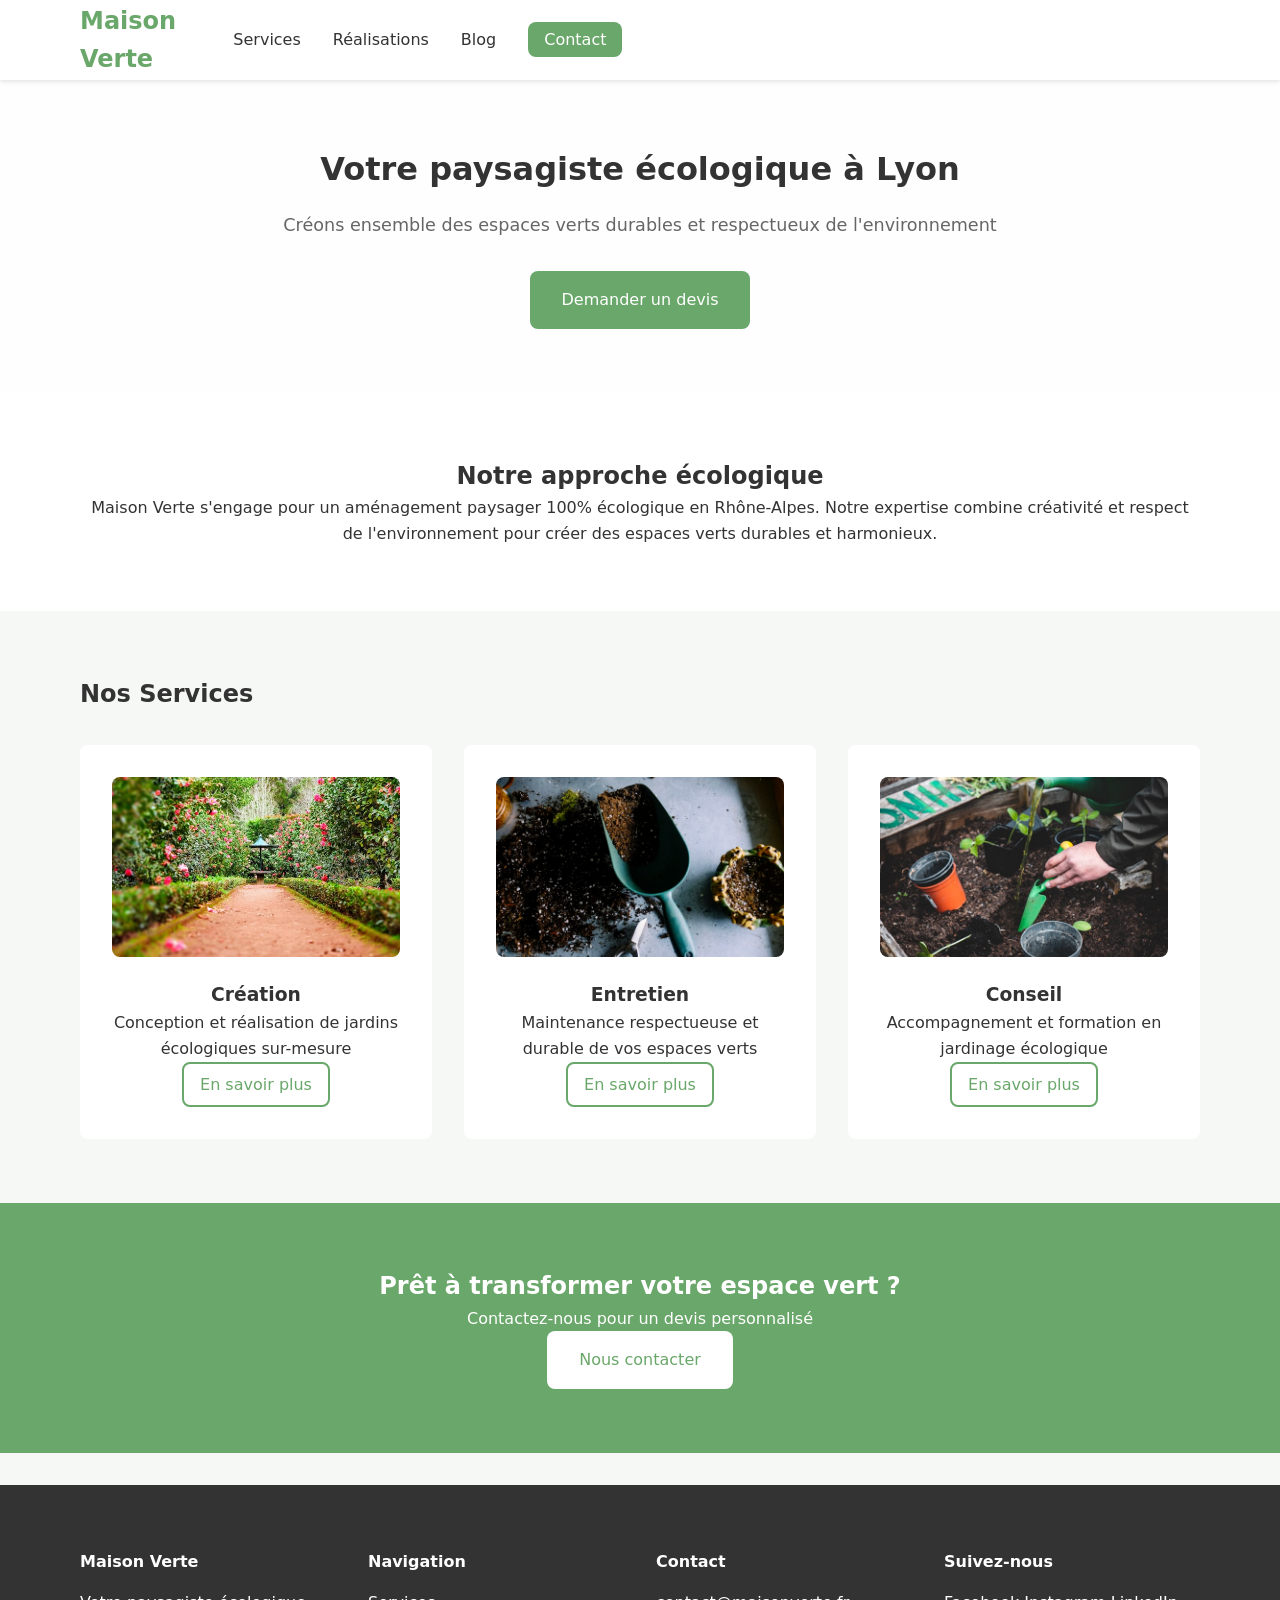
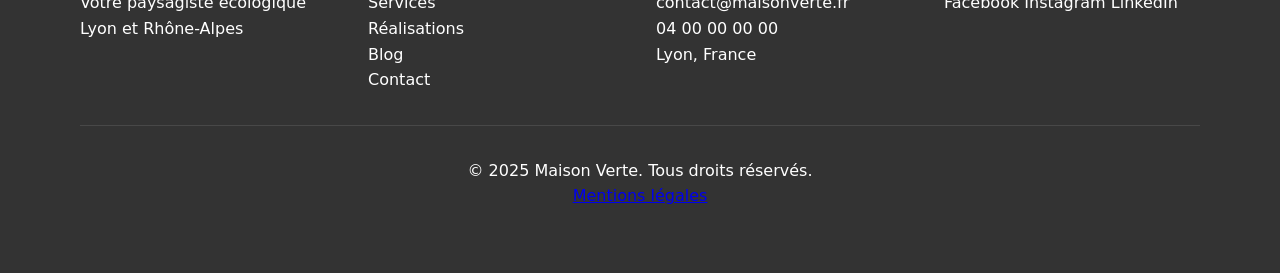
==== Site Web Maison Verte/v1/index.html @ ebdcca31 "ajout des fichiers robots et sitemap + maj de l'optisamiton technique" ====
<!DOCTYPE html>
<html lang="fr">
<head>
  <meta charset="UTF-8">
  <meta name="viewport" content="width=device-width, initial-scale=1.0">
  <meta name="description" content="Paysagiste écologique à Lyon pour particuliers et professionnels. Création, entretien et conseil en aménagement paysager durable. Faites de votre jardin un espace respectueux de la nature.">
  <title>Paysagiste écologique à Lyon | Maison Verte</title>
  <link rel="stylesheet" href="css/style.css">
</head>
<body>
  <header class="header">
    <div class="container">
      <a href="/" class="logo">Maison Verte</a>
      <button class="menu-toggle" aria-label="Menu">
        <span></span>
        <span></span>
        <span></span>
      </button>
      <nav class="nav" aria-label="Menu principal">
        <ul>
          <li class="has-submenu">
            <a href="services/">Services</a>
            <ul class="sub-menu">
              <li><a href="services/creation-jardin-ecologique.html">Création de jardin écologique</a></li>
              <li><a href="services/entretien-ecologique.html">Entretien écologique</a></li>
              <li><a href="services/conseil-formation.html">Conseil &amp; Formation</a></li>
            </ul>
          </li>
      
          <li><a href="realisations/">Réalisations</a></li>
          <li><a href="blog/">Blog</a></li>
          <li><a href="contact/" class="cta">Contact</a></li>
        </ul>
      </nav>      
    </div>
  </header>

  <main>
    <section class="hero">
      <div class="container">
        <h1>Votre paysagiste écologique à Lyon</h1>
        <p class="subtitle">Créons ensemble des espaces verts durables et respectueux de l'environnement</p>
        <a href="contact/" class="button">Demander un devis</a>
      </div>
    </section>

    <section class="about">
      <div class="container">
        <h2>Notre approche écologique</h2>
        <p>Maison Verte s'engage pour un aménagement paysager 100% écologique en Rhône-Alpes. Notre expertise combine créativité et respect de l'environnement pour créer des espaces verts durables et harmonieux.</p>
      </div>
    </section>

    <section class="services">
        <div class="container">
          <h2>Nos Services</h2>
          <div class="services-grid">
      
            <article class="service-card">
              <img
                src="images/allee-de-jardin-fleurie-800x450.jpeg"
                alt="Allée de jardin entourée d'arbustes à fleurs roses"
                class="service-image"
                loading="lazy"
                srcset="
                  images/allee-de-jardin-fleurie-400x225.jpeg 400w,
                  images/allee-de-jardin-fleurie-600x338.jpeg 600w,
                  images/allee-de-jardin-fleurie-800x450.jpeg 800w
                "
                sizes="(max-width: 768px) 100vw,
                       (max-width: 1200px) 50vw,
                       33vw"
              >
              <h3>Création</h3>
              <p>Conception et réalisation de jardins écologiques sur-mesure</p>
              <a href="services/creation-jardin-ecologique.html" class="button-secondary">En savoir plus</a>
            </article>
      
            <article class="service-card">
              <img
                src="images/outils-de-jardinage-terre-pot-fleurs-800x450.jpeg"
                alt="Des outils de jardinage, avec une pelle et un pot de fleurs rempli de terre, sur une table de travail."
                class="service-image"
                loading="lazy"
                srcset="
                    images/outils-de-jardinage-terre-pot-fleurs-400x225.jpeg 400w,
                    images/outils-de-jardinage-terre-pot-fleurs-600x338.jpeg 600w,
                    images/outils-de-jardinage-terre-pot-fleurs-800x450.jpeg 800w
                "
                sizes="(max-width: 768px) 100vw,
                       (max-width: 1200px) 50vw,
                       33vw"
              >
              <h3>Entretien</h3>
              <p>Maintenance respectueuse et durable de vos espaces verts</p>
              <a href="services/entretien-ecologique.html" class="button-secondary">En savoir plus</a>
            </article>
      
            <article class="service-card">
              <img
                src="images/table-jardin-pots-de-fleurs-600x900.jpeg"
                alt="Table de jardin garnie de pots de fleurs prêtes à planter"
                class="service-image"
                loading="lazy"
                srcset="
                images/table-jardin-pots-de-fleurs-400x600.jpeg 400w,
                  images/table-jardin-pots-de-fleurs-600x900.jpeg 600w,
                  images/table-jardin-pots-de-fleurs-600x900.jpeg 800w
                "
                sizes="(max-width: 768px) 100vw,
                       (max-width: 1200px) 50vw,
                       33vw"
              >
              <h3>Conseil</h3>
              <p>Accompagnement et formation en jardinage écologique</p>
              <a href="services/conseil-formation.html" class="button-secondary">En savoir plus</a>
            </article>
      
          </div>
        </div>
      </section>
      

    <section class="cta-section">
      <div class="container">
        <h2>Prêt à transformer votre espace vert ?</h2>
        <p>Contactez-nous pour un devis personnalisé</p>
        <a href="contact/" class="button">Nous contacter</a>
      </div>
    </section>
  </main>

  <footer class="footer">
    <div class="container">
      <div class="footer-grid">
        <div class="footer-col">
          <h4>Maison Verte</h4>
          <p>Votre paysagiste écologique<br>Lyon et Rhône-Alpes</p>
        </div>
        <div class="footer-col">
          <h4>Navigation</h4>
          <ul>
            <li><a href="services/creation-jardin-ecologique.html">Services</a></li>
            <li><a href="realisations/">Réalisations</a></li>
            <li><a href="blog/">Blog</a></li>
            <li><a href="contact/">Contact</a></li>
          </ul>
        </div>
        <div class="footer-col">
          <h4>Contact</h4>
          <ul>
            <li><a href="mailto:contact@maisonverte.fr">contact@maisonverte.fr</a></li>
            <li><a href="tel:0400000000">04 00 00 00 00</a></li>
            <li>Lyon, France</li>
          </ul>
        </div>
        <div class="footer-col">
          <h4>Suivez-nous</h4>
          <div class="social-links">
            <a href="#" aria-label="Facebook">Facebook</a>
            <a href="#" aria-label="Instagram">Instagram</a>
            <a href="#" aria-label="LinkedIn">LinkedIn</a>
          </div>
        </div>
      </div>
      <div class="footer-bottom">
        <p>&copy; 2025 Maison Verte. Tous droits réservés.</p>
        <p><a href="mentions-legales/">Mentions légales</a></p>
      </div>
    </div>
  </footer>
  <script src="js/script.js"></script>
</body>
</html>
---- Site Web Maison Verte/v1/css/style.css ----
/*******************************************
  1. VARIABLES + RESET
********************************************/
:root {
    --color-primary: #6AA76A;
    --color-primary-dark: #558855;
    --color-text: #333333;
    --color-background: #F6F8F5;
    --color-white: #FFFFFF;
    --color-gray-light: #F5F5F5;
    --color-gray: #666666;
    
    --spacing-xs: 0.5rem;
    --spacing-sm: 1rem;
    --spacing-md: 2rem;
    --spacing-lg: 4rem;
    
    --border-radius: 8px;
    --transition: all 0.3s ease;
  }
  
  *,
  *::before,
  *::after {
    margin: 0;
    padding: 0;
    box-sizing: border-box;
  }
  
  /*******************************************
    2. BASE GLOBALE
  ********************************************/
  html {
    overflow-x: hidden;
  }
  
  body {
    font-family: system-ui, -apple-system, BlinkMacSystemFont, "Segoe UI", Roboto, Oxygen, Ubuntu, Cantarell, sans-serif;
    line-height: 1.6;
    color: var(--color-text);
    background-color: var(--color-background);
  }
  
  .container {
    width: 90%;
    max-width: 1200px;
    margin: 0 auto;
    padding: 0 var(--spacing-sm);
  }
  
  /*******************************************
    3. HEADER + NAV
  ********************************************/
  .header {
    background: var(--color-white);
    box-shadow: 0 2px 4px rgba(0,0,0,0.1);
    position: fixed;
    width: 100%;
    top: 0px;
    z-index: 1000;
  }
  .header .container {
    display: flex;
    justify-content: space-between;
    align-items: center;
    height: 80px;
  }
  .header.scrolled {
    box-shadow: 0 4px 8px rgba(0,0,0,0.2);
  }
  
  .logo {
    font-size: 1.5rem;
    font-weight: 700;
    color: var(--color-primary);
    text-decoration: none;
  }
  
  .nav {
    position: fixed;
    top: 80px;
    left: 0;
    width: 100%;
    background: var(--color-white);
    padding: var(--spacing-md);
    transform: translateX(-100%);
    transition: var(--transition);
    display: flex;
    flex-direction: column;
    gap: var(--spacing-md);
    z-index: 2000;
  }
  .nav.active {
    transform: translateX(0);
  }
  
  .nav ul {
    list-style: none;
    display: flex;
    flex-direction: column;
    gap: var(--spacing-sm);
  }
  
  .nav a {
    text-decoration: none;
    color: var(--color-text);
    font-weight: 500;
    transition: var(--transition);
  }
  .nav a:hover {
    color: var(--color-primary);
  }
  
  .nav .cta {
    background: var(--color-primary);
    color: var(--color-white);
    padding: 0.5rem 1rem;
    border-radius: var(--border-radius);
  }
  .nav .cta:hover {
    background: var(--color-primary-dark);
  }
  
  .menu-toggle {
    background: none;
    border: none;
    cursor: pointer;
    padding: var(--spacing-xs);
    display: block;
  }
  .menu-toggle span {
    display: block;
    width: 25px;
    height: 2px;
    background: var(--color-text);
    margin: 5px 0;
    transition: var(--transition);
  }
  
  /*******************************************
    SOUS-MENU (Services)
  ********************************************/
  .has-submenu {
    position: relative;
  }
  
  .has-submenu > .sub-menu {
    display: block;
    flex-direction: column;
    gap: var(--spacing-xs);
    background: var(--color-white);
    box-shadow: 0 4px 8px rgba(0,0,0,0.1);
    padding: var(--spacing-xs) 0;
  }
  
  .sub-menu a {
    display: block;
    padding: var(--spacing-xs) var(--spacing-sm);
    color: var(--color-text);
  }
  .sub-menu a:hover {
    background: var(--color-gray-light);
    color: var(--color-primary);
  }
  
  .has-submenu.open-submenu > .sub-menu {
    display: flex; 
  }
  
  /*******************************************
    4. BOUTONS GLOBAUX
  ********************************************/
  .button {
    display: inline-block;
    padding: var(--spacing-sm) var(--spacing-md);
    background: var(--color-primary);
    color: var(--color-white);
    text-decoration: none;
    border-radius: var(--border-radius);
    transition: var(--transition);
  }
  .button:hover {
    background: var(--color-primary-dark);
    transform: translateY(-2px);
  }
  
  .button-secondary {
    display: inline-block;
    padding: var(--spacing-xs) var(--spacing-sm);
    color: var(--color-primary);
    text-decoration: none;
    border: 2px solid var(--color-primary);
    border-radius: var(--border-radius);
    transition: var(--transition);
  }
  .button-secondary:hover {
    background: var(--color-primary);
    color: var(--color-white);
  }
  
  /*******************************************
    5. SECTIONS GLOBALES
  ********************************************/
  section {
    padding: var(--spacing-lg) 0;
  }
  .about {
    background: var(--color-white);
    text-align: center;
  }
  
  .hero {
    padding: calc(80px + var(--spacing-lg)) 0 var(--spacing-lg);
    background: 
      linear-gradient(rgba(255,255,255,0.9), rgba(255,255,255,0.9)),
      url('https://images.unsplash.com/photo-1466692476868-aef1dfb1e735?w=1920&q=80') center/cover;
    text-align: center;
  }
  .hero h1 {
    font-size: 2rem;
    margin-bottom: var(--spacing-sm);
    color: var(--color-text);
  }
  .hero .subtitle {
    font-size: 1.1rem;
    color: var(--color-gray);
    margin-bottom: var(--spacing-md);
  }
  
  /*******************************************
    6. HOME SERVICES GRID
  ********************************************/
  .services-grid {
    display: grid;
    grid-template-columns: repeat(auto-fit, minmax(280px, 1fr));
    gap: var(--spacing-md);
    margin-top: var(--spacing-md);
  }
  .service-card {
    background: var(--color-white);
    border-radius: var(--border-radius);
    padding: var(--spacing-md);
    text-align: center;
    transition: var(--transition);
  }
  .service-card:hover {
    transform: translateY(-5px);
    box-shadow: 0 4px 12px rgba(0,0,0,0.1);
  }
  .service-image {
    width: 100%;
    height: 180px;
    object-fit: cover;
    border-radius: var(--border-radius);
    margin-bottom: var(--spacing-sm);
  }
  
  /*******************************************
    CTA section
  ********************************************/
  .cta-section {
    background: var(--color-primary);
    color: var(--color-white);
    text-align: center;
  }
  .cta-section .button {
    background: var(--color-white);
    color: var(--color-primary);
  }
  .cta-section .button:hover {
    background: var(--color-gray-light);
  }
  
  /*******************************************
    7. CONTACT PAGE
  ********************************************/
  .contact {
    background: var(--color-white);
  }
  .contact h1 {
    margin-bottom: var(--spacing-md);
    text-align: center;
  }
  .contact-grid {
    display: grid;
    grid-template-columns: 1fr 1fr;
    gap: var(--spacing-lg);
    margin-top: var(--spacing-md);
  }
  .contact-info ul {
    list-style: none;
    margin-top: var(--spacing-sm);
  }
  .contact-info li {
    margin-bottom: var(--spacing-xs);
  }
  .contact-info h3 {
    margin-top: var(--spacing-md);
  }
  .contact-form form {
    display: flex;
    flex-direction: column;
  }
  .form-group {
    margin-bottom: var(--spacing-md);
  }
  .form-group label {
    display: block;
    margin-bottom: var(--spacing-xs);
    font-weight: 500;
  }
  .form-group input,
  .form-group select,
  .form-group textarea {
    width: 100%;
    padding: var(--spacing-sm);
    border: 1px solid var(--color-gray);
    border-radius: var(--border-radius);
    font-family: inherit;
    font-size: 1rem;
  }
  .form-group textarea {
    resize: vertical;
  }
  .checkbox-group {
    display: flex;
    align-items: flex-start;
    gap: var(--spacing-xs);
  }
  .checkbox-group input {
    margin-top: 0.3em;
  }
  .contact-form .button {
    align-self: flex-start;
  }
  
  @media (max-width: 768px) {
    .contact-grid {
      grid-template-columns: 1fr;
    }
  }
  
  /*******************************************
    8. SERVICES / REALISATIONS / BLOG
  ********************************************/
  .service-details,
  .realisations,
  .blog-list {
    padding: var(--spacing-lg) 0;
  }
  .service-details .container,
  .realisations .container,
  .blog-list .container {
    max-width: 800px;
    margin: 0 auto;
  }

  .service-main-image {
    width: 100%;
    max-height: 400px;
    object-fit: cover;
    border-radius: var(--border-radius);
    margin-bottom: var(--spacing-md);
  }
  .service-details h2,
  .service-details ul,
  .service-details ol {
    margin-top: var(--spacing-md);
    margin-bottom: var(--spacing-sm);
  }
  
  .realisations-grid {
    display: grid;
    grid-template-columns: 1fr;
    gap: var(--spacing-md);
    margin-top: var(--spacing-md);
  }
  .realisation-card img {
    width: 100%;
    border-radius: var(--border-radius);
  }
  
  .articles-grid {
    display: grid;
    grid-template-columns: 1fr;
    gap: var(--spacing-md);
    margin-top: var(--spacing-md);
  }
  .blog-article img {
    width: 100%;
    border-radius: var(--border-radius);
  }
  
  @media (min-width: 768px) {
    .realisations-grid {
      grid-template-columns: repeat(3, 1fr);
    }
    .articles-grid {
      grid-template-columns: repeat(3, 1fr);
    }
  }
  
  /*******************************************
    9. FOOTER
  ********************************************/
  .footer {
    background: var(--color-text);
    color: var(--color-white);
    padding: var(--spacing-lg) 0;
    margin-top: var(--spacing-md);
  }
  .footer-grid {
    display: grid;
    grid-template-columns: 1fr;
    gap: var(--spacing-md);
  }
  @media (min-width: 768px) {
    .footer-grid {
      grid-template-columns: repeat(4, 1fr);
    }
  }
  .footer-col h4 {
    margin-bottom: var(--spacing-sm);
  }
  .footer-col ul {
    list-style: none;
  }
  .footer-col a {
    color: var(--color-white);
    text-decoration: none;
    transition: var(--transition);
  }
  .footer-col a:hover {
    color: var(--color-primary);
  }
  .footer-bottom {
    margin-top: var(--spacing-md);
    padding-top: var(--spacing-md);
    border-top: 1px solid rgba(255,255,255,0.1);
    text-align: center;
  }
  
  /*******************************************
    10. DESKTOP (≥ 768px)
  ********************************************/
  @media (min-width: 768px) {
    .has-submenu > .sub-menu {
        display: none;
    }
    .nav {
      position: static;
      transform: none;
      background: transparent;
      flex-direction: row;
      padding: 0;
      gap: var(--spacing-md);
    }
    .nav ul {
      flex-direction: row;
      gap: var(--spacing-md);
      align-items: center;
    }
    .menu-toggle {
      display: none;
    }
  
    .has-submenu:hover > .sub-menu {
      display: block;
      position: absolute; 
      top: 100%;
      left: 0;
      min-width: 180px;
      margin: 0;
    }
  }
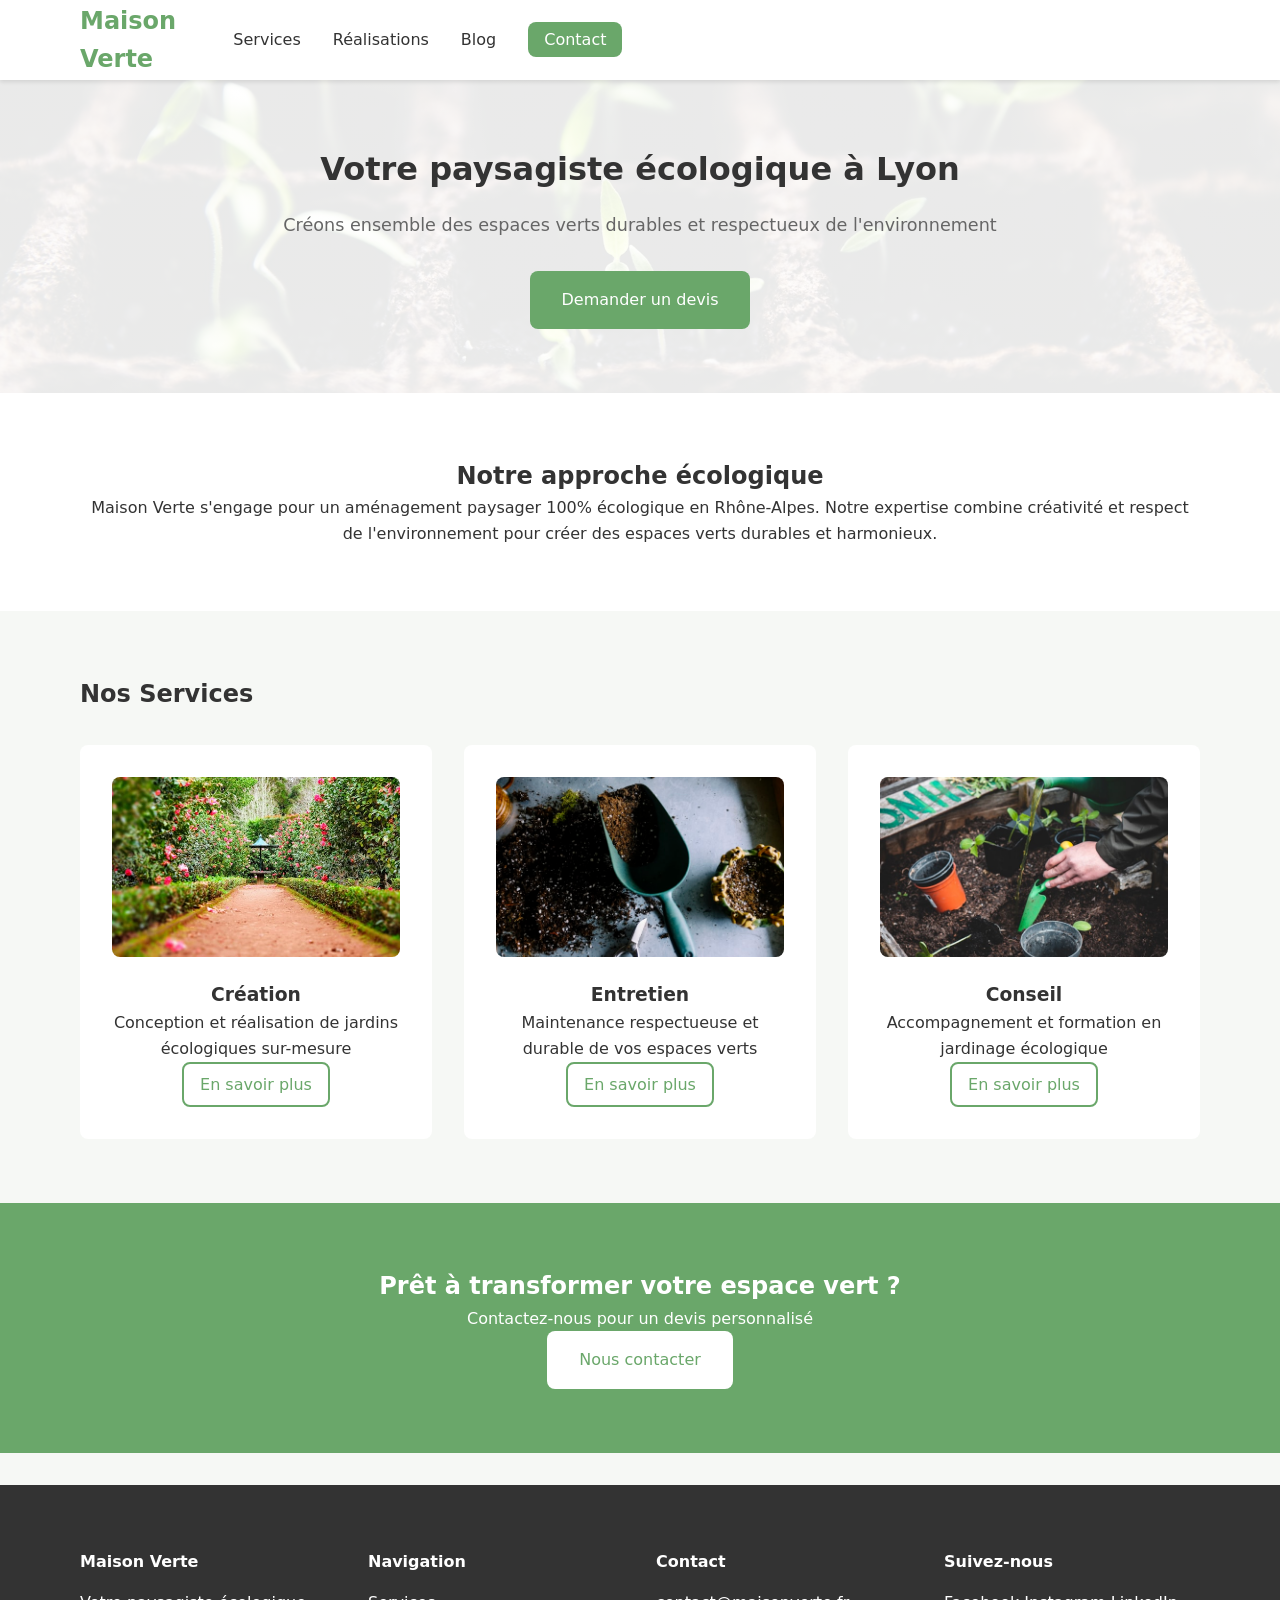
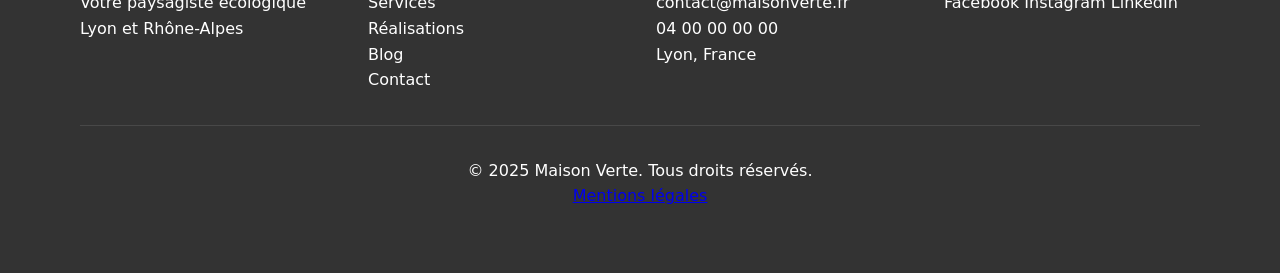
==== commit aeb17054: "Amélioration de l'utilisation des images et ajout des pages de blogs vides" ====
--- a/Site Web Maison Verte/v1/index.html
+++ b/Site Web Maison Verte/v1/index.html
@@ -36,7 +36,7 @@
   </header>
 
   <main>
-    <section class="hero">
+    <section class="hero" aria-label="Plateau de semis avec de jeunes pousses vertes émergeant de la terre dans des alvéoles de culture">
       <div class="container">
         <h1>Votre paysagiste écologique à Lyon</h1>
         <p class="subtitle">Créons ensemble des espaces verts durables et respectueux de l'environnement</p>
--- a/Site Web Maison Verte/v1/css/style.css
+++ b/Site Web Maison Verte/v1/css/style.css
@@ -213,7 +213,7 @@
     padding: calc(80px + var(--spacing-lg)) 0 var(--spacing-lg);
     background: 
       linear-gradient(rgba(255,255,255,0.9), rgba(255,255,255,0.9)),
-      url('https://images.unsplash.com/photo-1466692476868-aef1dfb1e735?w=1920&q=80') center/cover;
+      url('../images/semis-jeunes-pousses.jpeg') center/cover;
     text-align: center;
   }
   .hero h1 {
